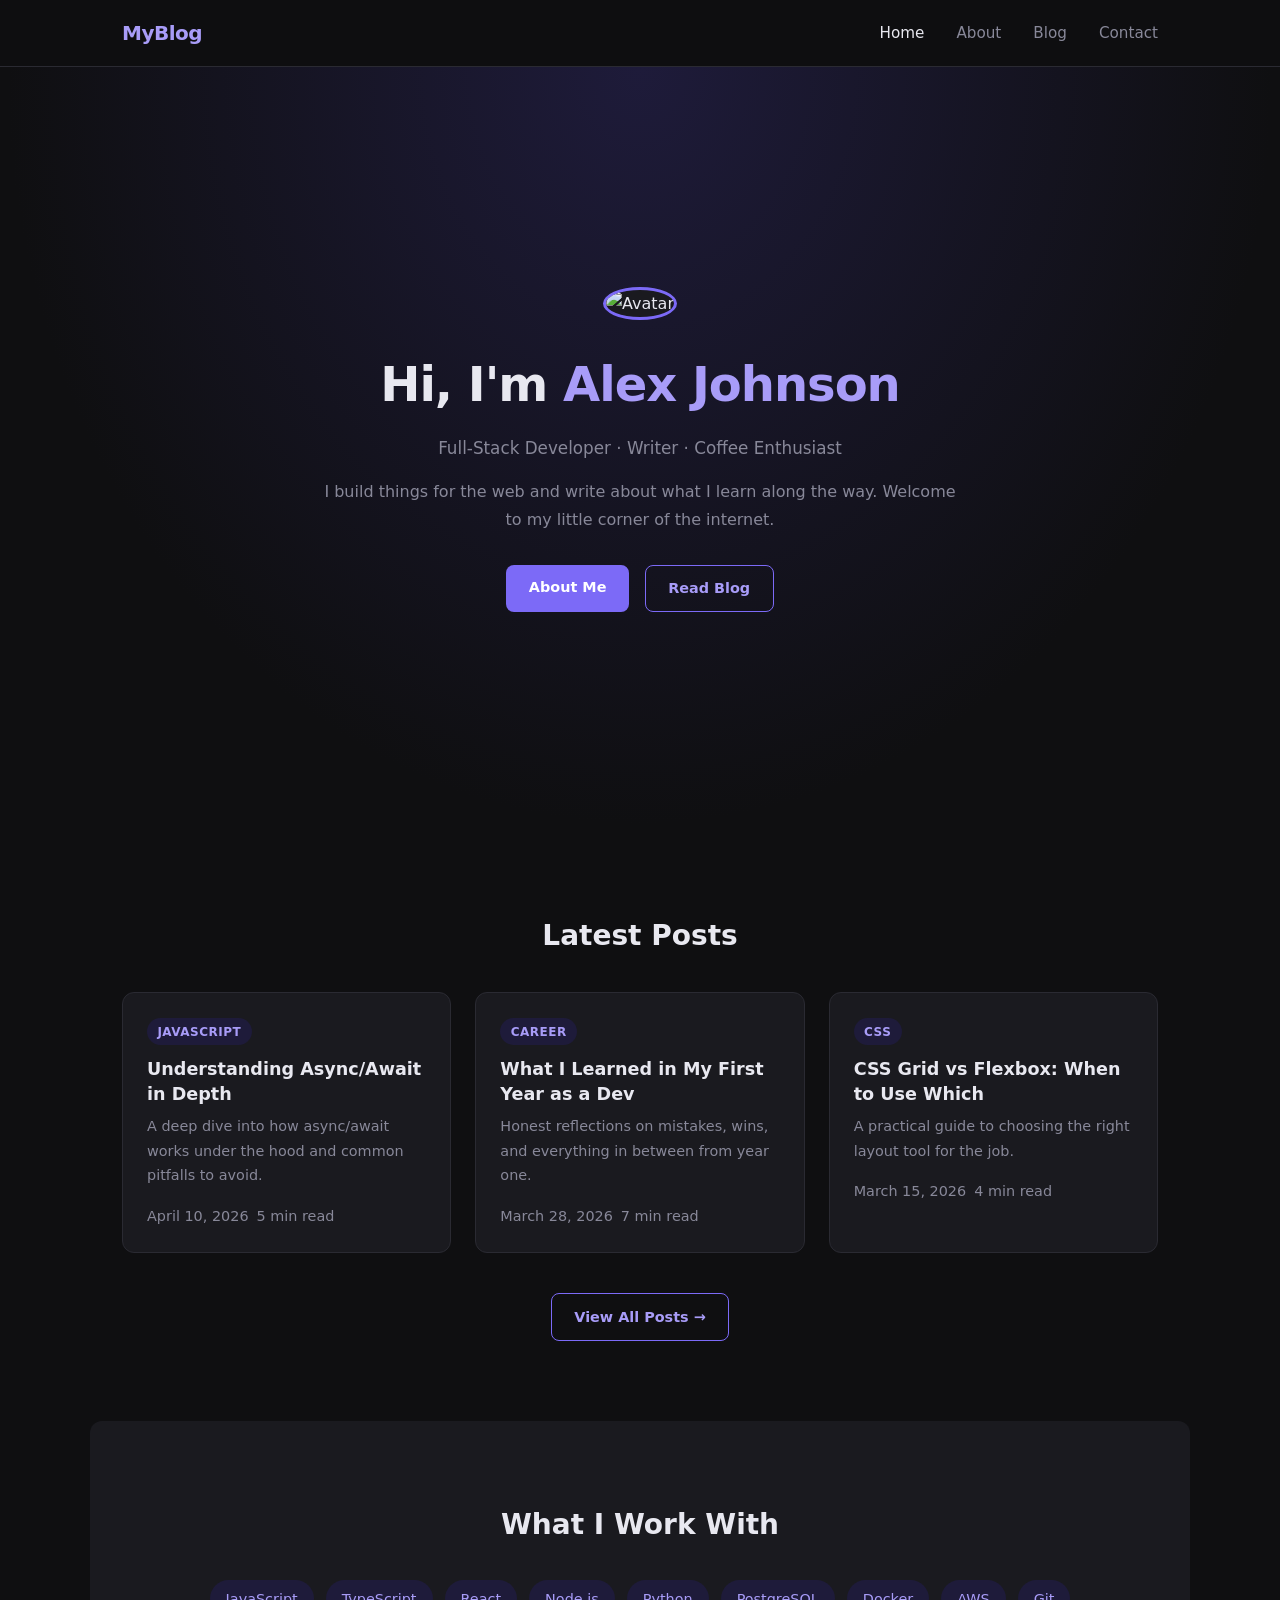
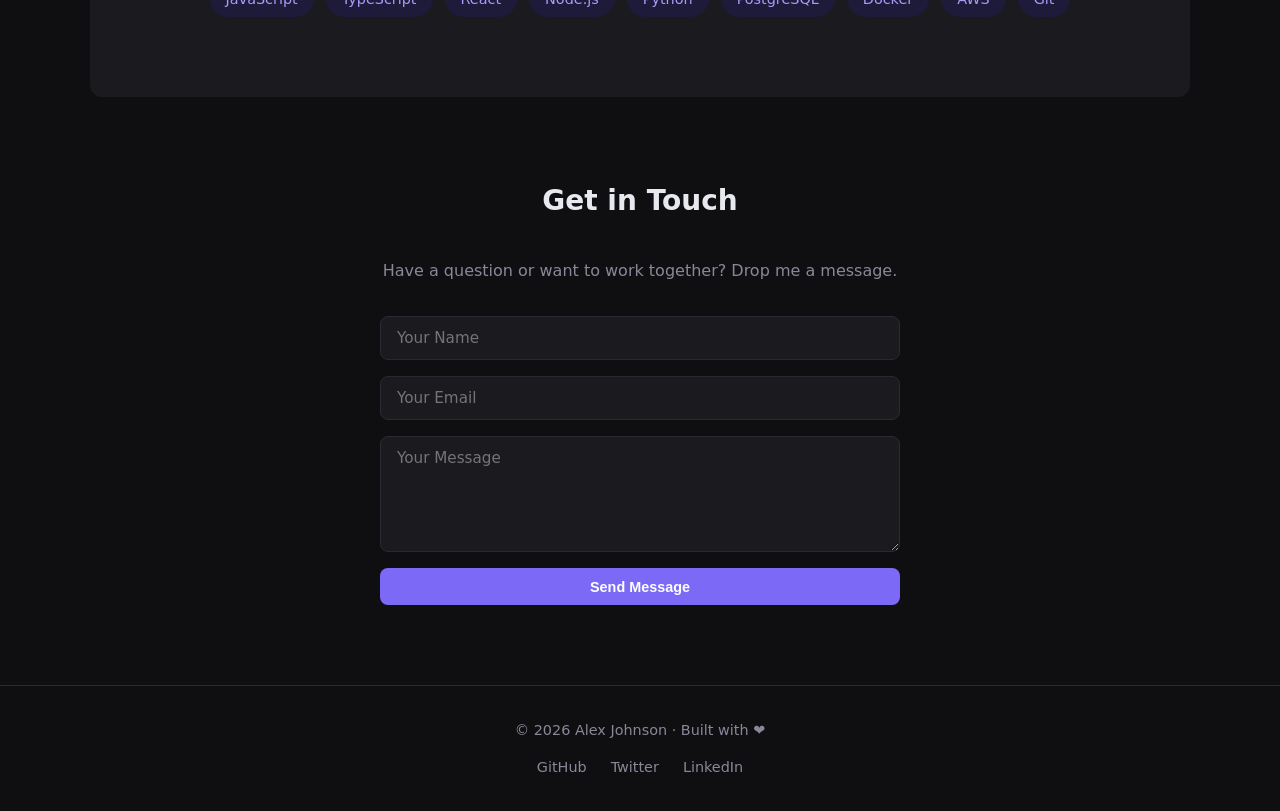
==== index.html @ 394f4f06 "Add files via upload initial commit" ====
<!DOCTYPE html>
<html lang="en">
<head>
  <meta charset="UTF-8" />
  <meta name="viewport" content="width=device-width, initial-scale=1.0" />
  <title>My Blog</title>
  <link rel="stylesheet" href="style.css" />
</head>
<body>
  <header>
    <nav>
      <span class="logo">MyBlog</span>
      <ul>
        <li><a href="index.html" class="active">Home</a></li>
        <li><a href="about.html">About</a></li>
        <li><a href="blog.html">Blog</a></li>
        <li><a href="#contact">Contact</a></li>
      </ul>
    </nav>
  </header>

  <section class="hero">
    <div class="hero-content">
      <img src="https://api.dicebear.com/7.x/avataaars/svg?seed=myblog" alt="Avatar" class="avatar" />
      <h1>Hi, I'm <span class="highlight">Alex Johnson</span></h1>
      <p class="tagline">Full-Stack Developer · Writer · Coffee Enthusiast</p>
      <p class="bio">I build things for the web and write about what I learn along the way. Welcome to my little corner of the internet.</p>
      <div class="hero-btns">
        <a href="about.html" class="btn btn-primary">About Me</a>
        <a href="blog.html" class="btn btn-outline">Read Blog</a>
      </div>
    </div>
  </section>

  <section class="featured">
    <h2>Latest Posts</h2>
    <div class="posts-grid">
      <article class="post-card">
        <span class="tag">JavaScript</span>
        <h3><a href="post.html">Understanding Async/Await in Depth</a></h3>
        <p>A deep dive into how async/await works under the hood and common pitfalls to avoid.</p>
        <div class="post-meta">
          <span>April 10, 2026</span>
          <span>5 min read</span>
        </div>
      </article>
      <article class="post-card">
        <span class="tag">Career</span>
        <h3><a href="post.html">What I Learned in My First Year as a Dev</a></h3>
        <p>Honest reflections on mistakes, wins, and everything in between from year one.</p>
        <div class="post-meta">
          <span>March 28, 2026</span>
          <span>7 min read</span>
        </div>
      </article>
      <article class="post-card">
        <span class="tag">CSS</span>
        <h3><a href="post.html">CSS Grid vs Flexbox: When to Use Which</a></h3>
        <p>A practical guide to choosing the right layout tool for the job.</p>
        <div class="post-meta">
          <span>March 15, 2026</span>
          <span>4 min read</span>
        </div>
      </article>
    </div>
    <a href="blog.html" class="btn btn-outline center-btn">View All Posts →</a>
  </section>

  <section class="skills-section">
    <h2>What I Work With</h2>
    <div class="skills">
      <span>JavaScript</span><span>TypeScript</span><span>React</span>
      <span>Node.js</span><span>Python</span><span>PostgreSQL</span>
      <span>Docker</span><span>AWS</span><span>Git</span>
    </div>
  </section>

  <section class="contact" id="contact">
    <h2>Get in Touch</h2>
    <p>Have a question or want to work together? Drop me a message.</p>
    <form class="contact-form">
      <input type="text" placeholder="Your Name" required />
      <input type="email" placeholder="Your Email" required />
      <textarea placeholder="Your Message" rows="5" required></textarea>
      <button type="submit" class="btn btn-primary">Send Message</button>
    </form>
  </section>

  <footer>
    <p>© 2026 Alex Johnson · Built with ❤️</p>
    <div class="social-links">
      <a href="#">GitHub</a>
      <a href="#">Twitter</a>
      <a href="#">LinkedIn</a>
    </div>
  </footer>
</body>
</html>
---- style.css ----
/* ── Reset & Base ── */
*, *::before, *::after { box-sizing: border-box; margin: 0; padding: 0; }

:root {
  --bg: #0f0f11;
  --surface: #1a1a1f;
  --border: #2a2a32;
  --text: #e8e8f0;
  --muted: #888899;
  --accent: #7c6af7;
  --accent-light: #a89cf8;
  --tag-bg: #1e1b3a;
  --tag-color: #a89cf8;
  --radius: 12px;
  --font: 'Segoe UI', system-ui, sans-serif;
}

html { scroll-behavior: smooth; }

body {
  background: var(--bg);
  color: var(--text);
  font-family: var(--font);
  font-size: 16px;
  line-height: 1.7;
}

a { color: inherit; text-decoration: none; }

/* ── Nav ── */
header {
  position: sticky;
  top: 0;
  z-index: 100;
  background: rgba(15, 15, 17, 0.85);
  backdrop-filter: blur(12px);
  border-bottom: 1px solid var(--border);
}

nav {
  max-width: 1100px;
  margin: 0 auto;
  padding: 1rem 2rem;
  display: flex;
  align-items: center;
  justify-content: space-between;
}

.logo {
  font-size: 1.25rem;
  font-weight: 700;
  color: var(--accent-light);
  letter-spacing: -0.5px;
}

nav ul {
  list-style: none;
  display: flex;
  gap: 2rem;
}

nav ul a {
  color: var(--muted);
  font-size: 0.95rem;
  transition: color 0.2s;
}

nav ul a:hover, nav ul a.active { color: var(--text); }

/* ── Buttons ── */
.btn {
  display: inline-block;
  padding: 0.65rem 1.4rem;
  border-radius: 8px;
  font-size: 0.9rem;
  font-weight: 600;
  cursor: pointer;
  transition: all 0.2s;
  border: none;
}

.btn-primary {
  background: var(--accent);
  color: #fff;
}

.btn-primary:hover { background: var(--accent-light); }

.btn-outline {
  background: transparent;
  color: var(--accent-light);
  border: 1px solid var(--accent);
}

.btn-outline:hover { background: var(--tag-bg); }

/* ── Hero ── */
.hero {
  min-height: 85vh;
  display: flex;
  align-items: center;
  justify-content: center;
  text-align: center;
  padding: 4rem 2rem;
  background: radial-gradient(ellipse at 50% 0%, #1e1b3a 0%, transparent 70%);
}

.hero-content { max-width: 640px; }

.avatar {
  width: 110px;
  height: 110px;
  border-radius: 50%;
  border: 3px solid var(--accent);
  margin-bottom: 1.5rem;
  background: var(--surface);
}

.hero h1 {
  font-size: clamp(2rem, 5vw, 3rem);
  font-weight: 800;
  letter-spacing: -1px;
  margin-bottom: 0.5rem;
}

.highlight { color: var(--accent-light); }

.tagline {
  color: var(--muted);
  font-size: 1.05rem;
  margin-bottom: 1rem;
}

.bio {
  color: var(--muted);
  margin-bottom: 2rem;
  font-size: 1rem;
}

.hero-btns { display: flex; gap: 1rem; justify-content: center; flex-wrap: wrap; }

/* ── Sections ── */
section { padding: 5rem 2rem; }

section h2 {
  font-size: 1.75rem;
  font-weight: 700;
  margin-bottom: 2rem;
  text-align: center;
}

.featured, .blog-list, .skills-section, .about-content { max-width: 1100px; margin: 0 auto; }

/* ── Post Cards ── */
.posts-grid {
  display: grid;
  grid-template-columns: repeat(auto-fill, minmax(300px, 1fr));
  gap: 1.5rem;
  margin-bottom: 2.5rem;
}

.post-card {
  background: var(--surface);
  border: 1px solid var(--border);
  border-radius: var(--radius);
  padding: 1.5rem;
  transition: border-color 0.2s, transform 0.2s;
}

.post-card:hover {
  border-color: var(--accent);
  transform: translateY(-3px);
}

.post-card.wide { max-width: 100%; }

.posts-list { display: flex; flex-direction: column; gap: 1.25rem; }

.tag {
  display: inline-block;
  background: var(--tag-bg);
  color: var(--tag-color);
  font-size: 0.75rem;
  font-weight: 600;
  padding: 0.2rem 0.65rem;
  border-radius: 20px;
  margin-bottom: 0.75rem;
  text-transform: uppercase;
  letter-spacing: 0.5px;
}

.post-card h3 {
  font-size: 1.1rem;
  margin-bottom: 0.5rem;
  line-height: 1.4;
}

.post-card h3 a:hover { color: var(--accent-light); }

.post-card p { color: var(--muted); font-size: 0.9rem; margin-bottom: 1rem; }

.post-meta {
  display: flex;
  gap: 1rem;
  font-size: 0.8rem;
  color: var(--muted);
}

.center-btn { display: block; width: fit-content; margin: 0 auto; }

/* ── Skills ── */
.skills-section { background: var(--surface); border-radius: var(--radius); }

.skills {
  display: flex;
  flex-wrap: wrap;
  gap: 0.75rem;
  justify-content: center;
}

.skills span {
  background: var(--tag-bg);
  color: var(--tag-color);
  padding: 0.4rem 1rem;
  border-radius: 20px;
  font-size: 0.9rem;
  font-weight: 500;
}

/* ── Contact ── */
.contact { text-align: center; }
.contact p { color: var(--muted); margin-bottom: 2rem; }

.contact-form {
  max-width: 520px;
  margin: 0 auto;
  display: flex;
  flex-direction: column;
  gap: 1rem;
}

.contact-form input,
.contact-form textarea {
  background: var(--surface);
  border: 1px solid var(--border);
  border-radius: 8px;
  padding: 0.75rem 1rem;
  color: var(--text);
  font-family: var(--font);
  font-size: 0.95rem;
  transition: border-color 0.2s;
  resize: vertical;
}

.contact-form input:focus,
.contact-form textarea:focus {
  outline: none;
  border-color: var(--accent);
}

/* ── Page Hero ── */
.page-hero {
  text-align: center;
  padding: 5rem 2rem 3rem;
  background: radial-gradient(ellipse at 50% 0%, #1e1b3a 0%, transparent 70%);
}

.page-hero h1 { font-size: 2.5rem; font-weight: 800; margin-bottom: 0.5rem; }
.page-hero p { color: var(--muted); }

/* ── About ── */
.about-grid {
  display: grid;
  grid-template-columns: 1fr 2fr;
  gap: 3rem;
  align-items: start;
  margin-bottom: 4rem;
}

.about-img img {
  width: 100%;
  max-width: 260px;
  border-radius: var(--radius);
  border: 2px solid var(--border);
  background: var(--surface);
}

.about-text h2 { font-size: 1.75rem; margin-bottom: 1rem; text-align: left; }
.about-text p { color: var(--muted); margin-bottom: 1rem; }
.about-links { display: flex; gap: 1rem; margin-top: 1.5rem; flex-wrap: wrap; }

/* ── Timeline ── */
.timeline h2 { text-align: left; margin-bottom: 1.5rem; }

.timeline-items { display: flex; flex-direction: column; gap: 1.5rem; }

.timeline-item {
  display: flex;
  gap: 1.5rem;
  padding: 1.25rem;
  background: var(--surface);
  border: 1px solid var(--border);
  border-radius: var(--radius);
}

.year {
  color: var(--accent-light);
  font-weight: 700;
  font-size: 0.9rem;
  min-width: 50px;
  padding-top: 2px;
}

.timeline-item h4 { font-size: 1rem; margin-bottom: 0.25rem; }
.timeline-item p { color: var(--muted); font-size: 0.9rem; }

/* ── Filter Tags ── */
.filter-tags {
  display: flex;
  gap: 0.5rem;
  flex-wrap: wrap;
  margin-bottom: 2rem;
}

.tag-btn {
  background: var(--surface);
  border: 1px solid var(--border);
  color: var(--muted);
  padding: 0.4rem 1rem;
  border-radius: 20px;
  font-size: 0.85rem;
  cursor: pointer;
  transition: all 0.2s;
}

.tag-btn:hover, .tag-btn.active {
  background: var(--tag-bg);
  border-color: var(--accent);
  color: var(--accent-light);
}

/* ── Post Page ── */
.post-page {
  max-width: 720px;
  margin: 0 auto;
  padding: 3rem 2rem 5rem;
}

.post-header { margin-bottom: 2.5rem; }
.post-header h1 { font-size: 2rem; font-weight: 800; margin: 0.75rem 0 1rem; line-height: 1.3; }

.post-meta {
  display: flex;
  align-items: center;
  gap: 0.5rem;
  color: var(--muted);
  font-size: 0.9rem;
  flex-wrap: wrap;
}

.author-avatar {
  width: 32px;
  height: 32px;
  border-radius: 50%;
  background: var(--surface);
}

.post-body h2 { font-size: 1.35rem; margin: 2rem 0 0.75rem; }
.post-body p { color: var(--muted); margin-bottom: 1.25rem; }

.post-body pre {
  background: var(--surface);
  border: 1px solid var(--border);
  border-radius: 8px;
  padding: 1.25rem;
  overflow-x: auto;
  margin-bottom: 1.5rem;
}

.post-body code {
  font-family: 'Cascadia Code', 'Fira Code', monospace;
  font-size: 0.88rem;
  color: var(--accent-light);
}

.post-body p code {
  background: var(--surface);
  padding: 0.1rem 0.4rem;
  border-radius: 4px;
  font-size: 0.9em;
}

.post-footer { margin-top: 3rem; padding-top: 2rem; border-top: 1px solid var(--border); }

/* ── Footer ── */
footer {
  border-top: 1px solid var(--border);
  padding: 2rem;
  text-align: center;
  color: var(--muted);
  font-size: 0.9rem;
}

.social-links {
  display: flex;
  gap: 1.5rem;
  justify-content: center;
  margin-top: 0.75rem;
}

.social-links a { color: var(--muted); transition: color 0.2s; }
.social-links a:hover { color: var(--accent-light); }

/* ── Responsive ── */
@media (max-width: 768px) {
  nav ul { gap: 1rem; }
  .about-grid { grid-template-columns: 1fr; }
  .about-img img { max-width: 160px; }
  .posts-grid { grid-template-columns: 1fr; }
}

@media (max-width: 480px) {
  nav ul { display: none; }
  .hero h1 { font-size: 1.75rem; }
}
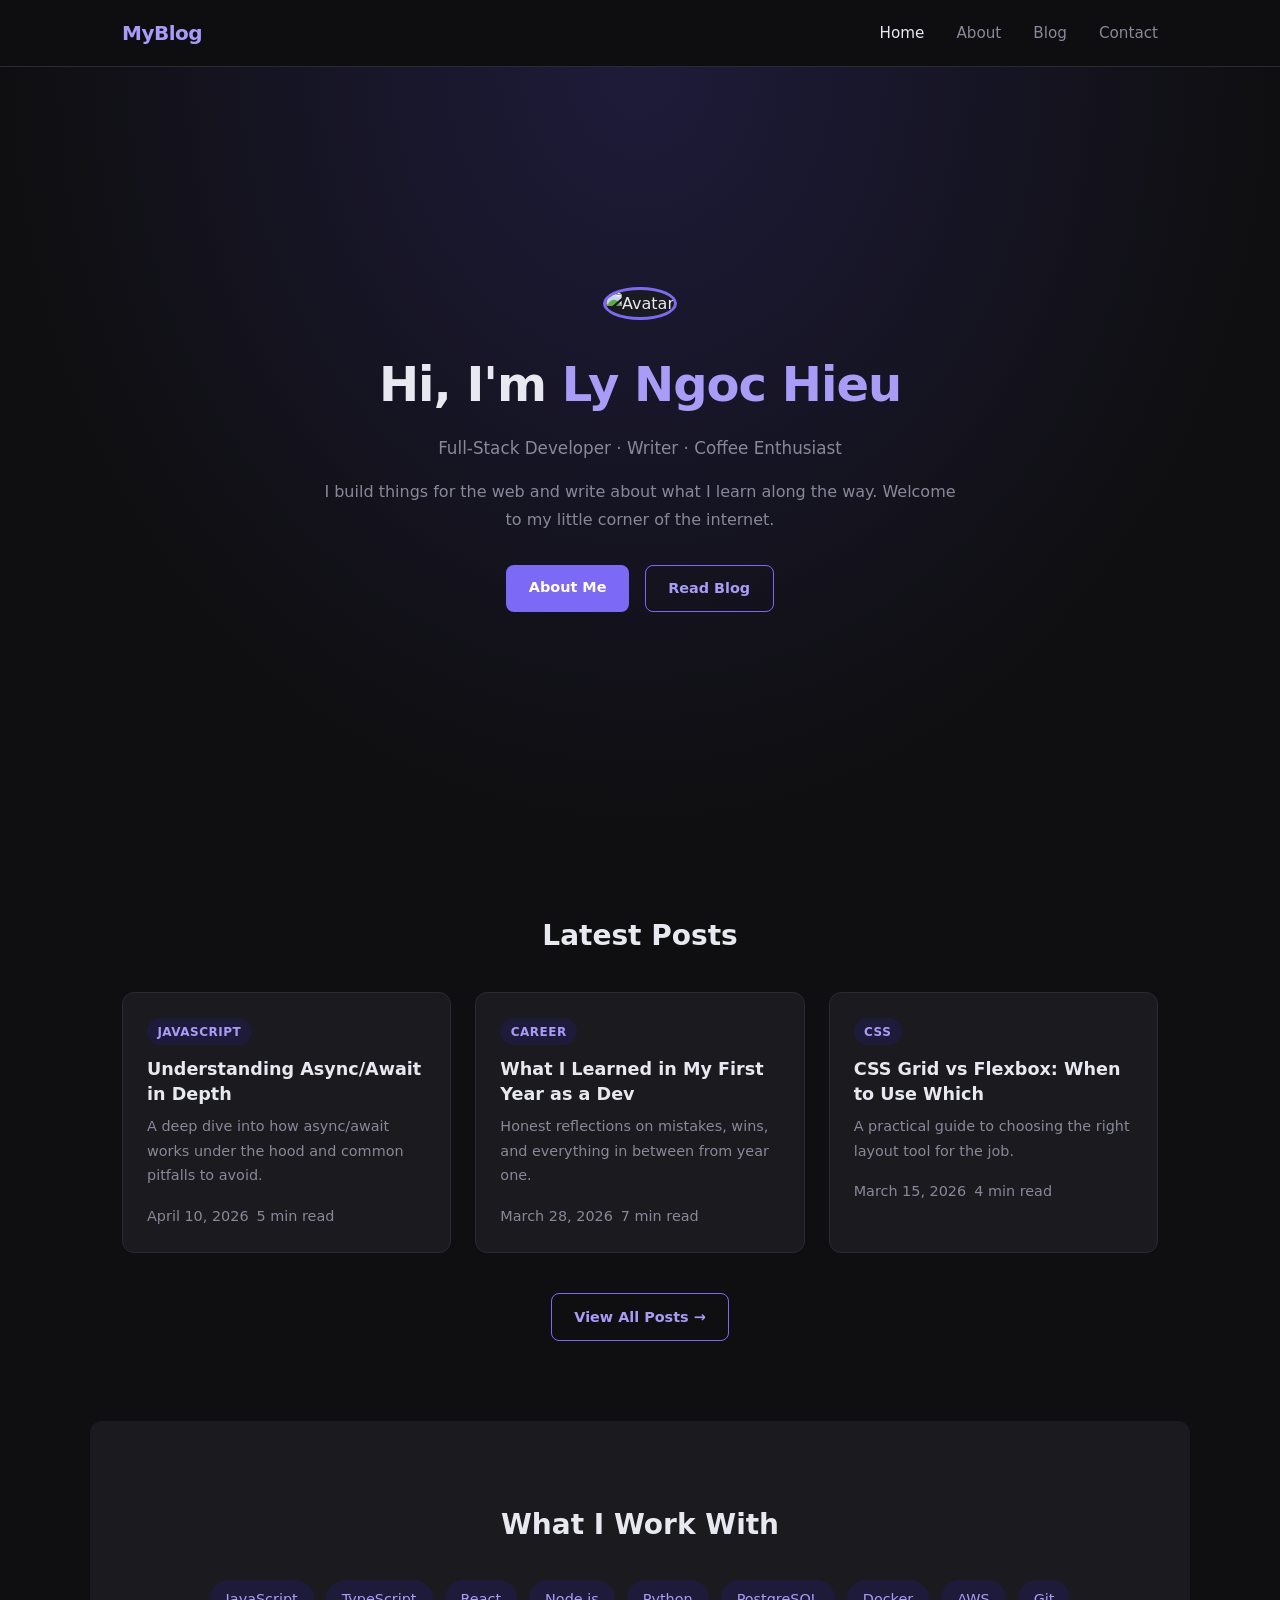
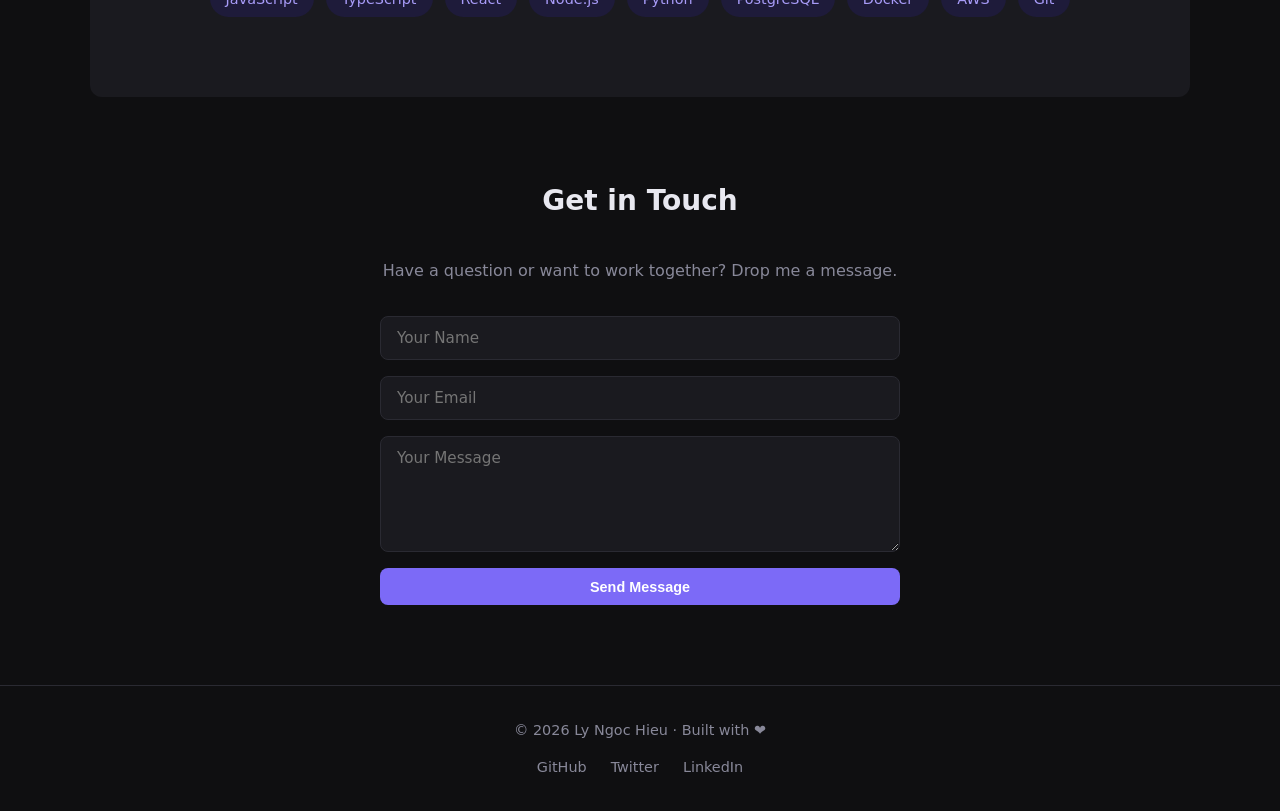
==== commit 351865a7: "update name" ====
--- a/index.html
+++ b/index.html
@@ -1,98 +1,102 @@
-<!DOCTYPE html>
-<html lang="en">
-<head>
-  <meta charset="UTF-8" />
-  <meta name="viewport" content="width=device-width, initial-scale=1.0" />
-  <title>My Blog</title>
-  <link rel="stylesheet" href="style.css" />
-</head>
-<body>
-  <header>
-    <nav>
-      <span class="logo">MyBlog</span>
-      <ul>
-        <li><a href="index.html" class="active">Home</a></li>
-        <li><a href="about.html">About</a></li>
-        <li><a href="blog.html">Blog</a></li>
-        <li><a href="#contact">Contact</a></li>
-      </ul>
-    </nav>
-  </header>
-
-  <section class="hero">
-    <div class="hero-content">
-      <img src="https://api.dicebear.com/7.x/avataaars/svg?seed=myblog" alt="Avatar" class="avatar" />
-      <h1>Hi, I'm <span class="highlight">Alex Johnson</span></h1>
-      <p class="tagline">Full-Stack Developer · Writer · Coffee Enthusiast</p>
-      <p class="bio">I build things for the web and write about what I learn along the way. Welcome to my little corner of the internet.</p>
-      <div class="hero-btns">
-        <a href="about.html" class="btn btn-primary">About Me</a>
-        <a href="blog.html" class="btn btn-outline">Read Blog</a>
-      </div>
-    </div>
-  </section>
-
-  <section class="featured">
-    <h2>Latest Posts</h2>
-    <div class="posts-grid">
-      <article class="post-card">
-        <span class="tag">JavaScript</span>
-        <h3><a href="post.html">Understanding Async/Await in Depth</a></h3>
-        <p>A deep dive into how async/await works under the hood and common pitfalls to avoid.</p>
-        <div class="post-meta">
-          <span>April 10, 2026</span>
-          <span>5 min read</span>
-        </div>
-      </article>
-      <article class="post-card">
-        <span class="tag">Career</span>
-        <h3><a href="post.html">What I Learned in My First Year as a Dev</a></h3>
-        <p>Honest reflections on mistakes, wins, and everything in between from year one.</p>
-        <div class="post-meta">
-          <span>March 28, 2026</span>
-          <span>7 min read</span>
-        </div>
-      </article>
-      <article class="post-card">
-        <span class="tag">CSS</span>
-        <h3><a href="post.html">CSS Grid vs Flexbox: When to Use Which</a></h3>
-        <p>A practical guide to choosing the right layout tool for the job.</p>
-        <div class="post-meta">
-          <span>March 15, 2026</span>
-          <span>4 min read</span>
-        </div>
-      </article>
-    </div>
-    <a href="blog.html" class="btn btn-outline center-btn">View All Posts →</a>
-  </section>
-
-  <section class="skills-section">
-    <h2>What I Work With</h2>
-    <div class="skills">
-      <span>JavaScript</span><span>TypeScript</span><span>React</span>
-      <span>Node.js</span><span>Python</span><span>PostgreSQL</span>
-      <span>Docker</span><span>AWS</span><span>Git</span>
-    </div>
-  </section>
-
-  <section class="contact" id="contact">
-    <h2>Get in Touch</h2>
-    <p>Have a question or want to work together? Drop me a message.</p>
-    <form class="contact-form">
-      <input type="text" placeholder="Your Name" required />
-      <input type="email" placeholder="Your Email" required />
-      <textarea placeholder="Your Message" rows="5" required></textarea>
-      <button type="submit" class="btn btn-primary">Send Message</button>
-    </form>
-  </section>
-
-  <footer>
-    <p>© 2026 Alex Johnson · Built with ❤️</p>
-    <div class="social-links">
-      <a href="#">GitHub</a>
-      <a href="#">Twitter</a>
-      <a href="#">LinkedIn</a>
-    </div>
-  </footer>
-</body>
-</html>
+<!DOCTYPE html>
+<html lang="en">
+
+<head>
+    <meta charset="UTF-8" />
+    <meta name="viewport" content="width=device-width, initial-scale=1.0" />
+    <title>My Blog</title>
+    <link rel="stylesheet" href="style.css" />
+</head>
+
+<body>
+    <header>
+        <nav>
+            <span class="logo">MyBlog</span>
+            <ul>
+                <li><a href="index.html" class="active">Home</a></li>
+                <li><a href="about.html">About</a></li>
+                <li><a href="blog.html">Blog</a></li>
+                <li><a href="#contact">Contact</a></li>
+            </ul>
+        </nav>
+    </header>
+
+    <section class="hero">
+        <div class="hero-content">
+            <img src="https://api.dicebear.com/7.x/avataaars/svg?seed=myblog" alt="Avatar" class="avatar" />
+            <h1>Hi, I'm <span class="highlight">Ly Ngoc Hieu</span></h1>
+            <p class="tagline">Full-Stack Developer · Writer · Coffee Enthusiast</p>
+            <p class="bio">I build things for the web and write about what I learn along the way. Welcome to my little
+                corner of the internet.</p>
+            <div class="hero-btns">
+                <a href="about.html" class="btn btn-primary">About Me</a>
+                <a href="blog.html" class="btn btn-outline">Read Blog</a>
+            </div>
+        </div>
+    </section>
+
+    <section class="featured">
+        <h2>Latest Posts</h2>
+        <div class="posts-grid">
+            <article class="post-card">
+                <span class="tag">JavaScript</span>
+                <h3><a href="post.html">Understanding Async/Await in Depth</a></h3>
+                <p>A deep dive into how async/await works under the hood and common pitfalls to avoid.</p>
+                <div class="post-meta">
+                    <span>April 10, 2026</span>
+                    <span>5 min read</span>
+                </div>
+            </article>
+            <article class="post-card">
+                <span class="tag">Career</span>
+                <h3><a href="post.html">What I Learned in My First Year as a Dev</a></h3>
+                <p>Honest reflections on mistakes, wins, and everything in between from year one.</p>
+                <div class="post-meta">
+                    <span>March 28, 2026</span>
+                    <span>7 min read</span>
+                </div>
+            </article>
+            <article class="post-card">
+                <span class="tag">CSS</span>
+                <h3><a href="post.html">CSS Grid vs Flexbox: When to Use Which</a></h3>
+                <p>A practical guide to choosing the right layout tool for the job.</p>
+                <div class="post-meta">
+                    <span>March 15, 2026</span>
+                    <span>4 min read</span>
+                </div>
+            </article>
+        </div>
+        <a href="blog.html" class="btn btn-outline center-btn">View All Posts →</a>
+    </section>
+
+    <section class="skills-section">
+        <h2>What I Work With</h2>
+        <div class="skills">
+            <span>JavaScript</span><span>TypeScript</span><span>React</span>
+            <span>Node.js</span><span>Python</span><span>PostgreSQL</span>
+            <span>Docker</span><span>AWS</span><span>Git</span>
+        </div>
+    </section>
+
+    <section class="contact" id="contact">
+        <h2>Get in Touch</h2>
+        <p>Have a question or want to work together? Drop me a message.</p>
+        <form class="contact-form">
+            <input type="text" placeholder="Your Name" required />
+            <input type="email" placeholder="Your Email" required />
+            <textarea placeholder="Your Message" rows="5" required></textarea>
+            <button type="submit" class="btn btn-primary">Send Message</button>
+        </form>
+    </section>
+
+    <footer>
+        <p>© 2026 Ly Ngoc Hieu · Built with ❤️</p>
+        <div class="social-links">
+            <a href="#">GitHub</a>
+            <a href="#">Twitter</a>
+            <a href="#">LinkedIn</a>
+        </div>
+    </footer>
+</body>
+
+</html>
--- a/style.css
+++ b/style.css
@@ -1,425 +1,425 @@
-/* ── Reset & Base ── */
-*, *::before, *::after { box-sizing: border-box; margin: 0; padding: 0; }
-
-:root {
-  --bg: #0f0f11;
-  --surface: #1a1a1f;
-  --border: #2a2a32;
-  --text: #e8e8f0;
-  --muted: #888899;
-  --accent: #7c6af7;
-  --accent-light: #a89cf8;
-  --tag-bg: #1e1b3a;
-  --tag-color: #a89cf8;
-  --radius: 12px;
-  --font: 'Segoe UI', system-ui, sans-serif;
-}
-
-html { scroll-behavior: smooth; }
-
-body {
-  background: var(--bg);
-  color: var(--text);
-  font-family: var(--font);
-  font-size: 16px;
-  line-height: 1.7;
-}
-
-a { color: inherit; text-decoration: none; }
-
-/* ── Nav ── */
-header {
-  position: sticky;
-  top: 0;
-  z-index: 100;
-  background: rgba(15, 15, 17, 0.85);
-  backdrop-filter: blur(12px);
-  border-bottom: 1px solid var(--border);
-}
-
-nav {
-  max-width: 1100px;
-  margin: 0 auto;
-  padding: 1rem 2rem;
-  display: flex;
-  align-items: center;
-  justify-content: space-between;
-}
-
-.logo {
-  font-size: 1.25rem;
-  font-weight: 700;
-  color: var(--accent-light);
-  letter-spacing: -0.5px;
-}
-
-nav ul {
-  list-style: none;
-  display: flex;
-  gap: 2rem;
-}
-
-nav ul a {
-  color: var(--muted);
-  font-size: 0.95rem;
-  transition: color 0.2s;
-}
-
-nav ul a:hover, nav ul a.active { color: var(--text); }
-
-/* ── Buttons ── */
-.btn {
-  display: inline-block;
-  padding: 0.65rem 1.4rem;
-  border-radius: 8px;
-  font-size: 0.9rem;
-  font-weight: 600;
-  cursor: pointer;
-  transition: all 0.2s;
-  border: none;
-}
-
-.btn-primary {
-  background: var(--accent);
-  color: #fff;
-}
-
-.btn-primary:hover { background: var(--accent-light); }
-
-.btn-outline {
-  background: transparent;
-  color: var(--accent-light);
-  border: 1px solid var(--accent);
-}
-
-.btn-outline:hover { background: var(--tag-bg); }
-
-/* ── Hero ── */
-.hero {
-  min-height: 85vh;
-  display: flex;
-  align-items: center;
-  justify-content: center;
-  text-align: center;
-  padding: 4rem 2rem;
-  background: radial-gradient(ellipse at 50% 0%, #1e1b3a 0%, transparent 70%);
-}
-
-.hero-content { max-width: 640px; }
-
-.avatar {
-  width: 110px;
-  height: 110px;
-  border-radius: 50%;
-  border: 3px solid var(--accent);
-  margin-bottom: 1.5rem;
-  background: var(--surface);
-}
-
-.hero h1 {
-  font-size: clamp(2rem, 5vw, 3rem);
-  font-weight: 800;
-  letter-spacing: -1px;
-  margin-bottom: 0.5rem;
-}
-
-.highlight { color: var(--accent-light); }
-
-.tagline {
-  color: var(--muted);
-  font-size: 1.05rem;
-  margin-bottom: 1rem;
-}
-
-.bio {
-  color: var(--muted);
-  margin-bottom: 2rem;
-  font-size: 1rem;
-}
-
-.hero-btns { display: flex; gap: 1rem; justify-content: center; flex-wrap: wrap; }
-
-/* ── Sections ── */
-section { padding: 5rem 2rem; }
-
-section h2 {
-  font-size: 1.75rem;
-  font-weight: 700;
-  margin-bottom: 2rem;
-  text-align: center;
-}
-
-.featured, .blog-list, .skills-section, .about-content { max-width: 1100px; margin: 0 auto; }
-
-/* ── Post Cards ── */
-.posts-grid {
-  display: grid;
-  grid-template-columns: repeat(auto-fill, minmax(300px, 1fr));
-  gap: 1.5rem;
-  margin-bottom: 2.5rem;
-}
-
-.post-card {
-  background: var(--surface);
-  border: 1px solid var(--border);
-  border-radius: var(--radius);
-  padding: 1.5rem;
-  transition: border-color 0.2s, transform 0.2s;
-}
-
-.post-card:hover {
-  border-color: var(--accent);
-  transform: translateY(-3px);
-}
-
-.post-card.wide { max-width: 100%; }
-
-.posts-list { display: flex; flex-direction: column; gap: 1.25rem; }
-
-.tag {
-  display: inline-block;
-  background: var(--tag-bg);
-  color: var(--tag-color);
-  font-size: 0.75rem;
-  font-weight: 600;
-  padding: 0.2rem 0.65rem;
-  border-radius: 20px;
-  margin-bottom: 0.75rem;
-  text-transform: uppercase;
-  letter-spacing: 0.5px;
-}
-
-.post-card h3 {
-  font-size: 1.1rem;
-  margin-bottom: 0.5rem;
-  line-height: 1.4;
-}
-
-.post-card h3 a:hover { color: var(--accent-light); }
-
-.post-card p { color: var(--muted); font-size: 0.9rem; margin-bottom: 1rem; }
-
-.post-meta {
-  display: flex;
-  gap: 1rem;
-  font-size: 0.8rem;
-  color: var(--muted);
-}
-
-.center-btn { display: block; width: fit-content; margin: 0 auto; }
-
-/* ── Skills ── */
-.skills-section { background: var(--surface); border-radius: var(--radius); }
-
-.skills {
-  display: flex;
-  flex-wrap: wrap;
-  gap: 0.75rem;
-  justify-content: center;
-}
-
-.skills span {
-  background: var(--tag-bg);
-  color: var(--tag-color);
-  padding: 0.4rem 1rem;
-  border-radius: 20px;
-  font-size: 0.9rem;
-  font-weight: 500;
-}
-
-/* ── Contact ── */
-.contact { text-align: center; }
-.contact p { color: var(--muted); margin-bottom: 2rem; }
-
-.contact-form {
-  max-width: 520px;
-  margin: 0 auto;
-  display: flex;
-  flex-direction: column;
-  gap: 1rem;
-}
-
-.contact-form input,
-.contact-form textarea {
-  background: var(--surface);
-  border: 1px solid var(--border);
-  border-radius: 8px;
-  padding: 0.75rem 1rem;
-  color: var(--text);
-  font-family: var(--font);
-  font-size: 0.95rem;
-  transition: border-color 0.2s;
-  resize: vertical;
-}
-
-.contact-form input:focus,
-.contact-form textarea:focus {
-  outline: none;
-  border-color: var(--accent);
-}
-
-/* ── Page Hero ── */
-.page-hero {
-  text-align: center;
-  padding: 5rem 2rem 3rem;
-  background: radial-gradient(ellipse at 50% 0%, #1e1b3a 0%, transparent 70%);
-}
-
-.page-hero h1 { font-size: 2.5rem; font-weight: 800; margin-bottom: 0.5rem; }
-.page-hero p { color: var(--muted); }
-
-/* ── About ── */
-.about-grid {
-  display: grid;
-  grid-template-columns: 1fr 2fr;
-  gap: 3rem;
-  align-items: start;
-  margin-bottom: 4rem;
-}
-
-.about-img img {
-  width: 100%;
-  max-width: 260px;
-  border-radius: var(--radius);
-  border: 2px solid var(--border);
-  background: var(--surface);
-}
-
-.about-text h2 { font-size: 1.75rem; margin-bottom: 1rem; text-align: left; }
-.about-text p { color: var(--muted); margin-bottom: 1rem; }
-.about-links { display: flex; gap: 1rem; margin-top: 1.5rem; flex-wrap: wrap; }
-
-/* ── Timeline ── */
-.timeline h2 { text-align: left; margin-bottom: 1.5rem; }
-
-.timeline-items { display: flex; flex-direction: column; gap: 1.5rem; }
-
-.timeline-item {
-  display: flex;
-  gap: 1.5rem;
-  padding: 1.25rem;
-  background: var(--surface);
-  border: 1px solid var(--border);
-  border-radius: var(--radius);
-}
-
-.year {
-  color: var(--accent-light);
-  font-weight: 700;
-  font-size: 0.9rem;
-  min-width: 50px;
-  padding-top: 2px;
-}
-
-.timeline-item h4 { font-size: 1rem; margin-bottom: 0.25rem; }
-.timeline-item p { color: var(--muted); font-size: 0.9rem; }
-
-/* ── Filter Tags ── */
-.filter-tags {
-  display: flex;
-  gap: 0.5rem;
-  flex-wrap: wrap;
-  margin-bottom: 2rem;
-}
-
-.tag-btn {
-  background: var(--surface);
-  border: 1px solid var(--border);
-  color: var(--muted);
-  padding: 0.4rem 1rem;
-  border-radius: 20px;
-  font-size: 0.85rem;
-  cursor: pointer;
-  transition: all 0.2s;
-}
-
-.tag-btn:hover, .tag-btn.active {
-  background: var(--tag-bg);
-  border-color: var(--accent);
-  color: var(--accent-light);
-}
-
-/* ── Post Page ── */
-.post-page {
-  max-width: 720px;
-  margin: 0 auto;
-  padding: 3rem 2rem 5rem;
-}
-
-.post-header { margin-bottom: 2.5rem; }
-.post-header h1 { font-size: 2rem; font-weight: 800; margin: 0.75rem 0 1rem; line-height: 1.3; }
-
-.post-meta {
-  display: flex;
-  align-items: center;
-  gap: 0.5rem;
-  color: var(--muted);
-  font-size: 0.9rem;
-  flex-wrap: wrap;
-}
-
-.author-avatar {
-  width: 32px;
-  height: 32px;
-  border-radius: 50%;
-  background: var(--surface);
-}
-
-.post-body h2 { font-size: 1.35rem; margin: 2rem 0 0.75rem; }
-.post-body p { color: var(--muted); margin-bottom: 1.25rem; }
-
-.post-body pre {
-  background: var(--surface);
-  border: 1px solid var(--border);
-  border-radius: 8px;
-  padding: 1.25rem;
-  overflow-x: auto;
-  margin-bottom: 1.5rem;
-}
-
-.post-body code {
-  font-family: 'Cascadia Code', 'Fira Code', monospace;
-  font-size: 0.88rem;
-  color: var(--accent-light);
-}
-
-.post-body p code {
-  background: var(--surface);
-  padding: 0.1rem 0.4rem;
-  border-radius: 4px;
-  font-size: 0.9em;
-}
-
-.post-footer { margin-top: 3rem; padding-top: 2rem; border-top: 1px solid var(--border); }
-
-/* ── Footer ── */
-footer {
-  border-top: 1px solid var(--border);
-  padding: 2rem;
-  text-align: center;
-  color: var(--muted);
-  font-size: 0.9rem;
-}
-
-.social-links {
-  display: flex;
-  gap: 1.5rem;
-  justify-content: center;
-  margin-top: 0.75rem;
-}
-
-.social-links a { color: var(--muted); transition: color 0.2s; }
-.social-links a:hover { color: var(--accent-light); }
-
-/* ── Responsive ── */
-@media (max-width: 768px) {
-  nav ul { gap: 1rem; }
-  .about-grid { grid-template-columns: 1fr; }
-  .about-img img { max-width: 160px; }
-  .posts-grid { grid-template-columns: 1fr; }
-}
-
-@media (max-width: 480px) {
-  nav ul { display: none; }
-  .hero h1 { font-size: 1.75rem; }
-}
+/* ── Reset & Base ── */
+*, *::before, *::after { box-sizing: border-box; margin: 0; padding: 0; }
+
+:root {
+  --bg: #0f0f11;
+  --surface: #1a1a1f;
+  --border: #2a2a32;
+  --text: #e8e8f0;
+  --muted: #888899;
+  --accent: #7c6af7;
+  --accent-light: #a89cf8;
+  --tag-bg: #1e1b3a;
+  --tag-color: #a89cf8;
+  --radius: 12px;
+  --font: 'Segoe UI', system-ui, sans-serif;
+}
+
+html { scroll-behavior: smooth; }
+
+body {
+  background: var(--bg);
+  color: var(--text);
+  font-family: var(--font);
+  font-size: 16px;
+  line-height: 1.7;
+}
+
+a { color: inherit; text-decoration: none; }
+
+/* ── Nav ── */
+header {
+  position: sticky;
+  top: 0;
+  z-index: 100;
+  background: rgba(15, 15, 17, 0.85);
+  backdrop-filter: blur(12px);
+  border-bottom: 1px solid var(--border);
+}
+
+nav {
+  max-width: 1100px;
+  margin: 0 auto;
+  padding: 1rem 2rem;
+  display: flex;
+  align-items: center;
+  justify-content: space-between;
+}
+
+.logo {
+  font-size: 1.25rem;
+  font-weight: 700;
+  color: var(--accent-light);
+  letter-spacing: -0.5px;
+}
+
+nav ul {
+  list-style: none;
+  display: flex;
+  gap: 2rem;
+}
+
+nav ul a {
+  color: var(--muted);
+  font-size: 0.95rem;
+  transition: color 0.2s;
+}
+
+nav ul a:hover, nav ul a.active { color: var(--text); }
+
+/* ── Buttons ── */
+.btn {
+  display: inline-block;
+  padding: 0.65rem 1.4rem;
+  border-radius: 8px;
+  font-size: 0.9rem;
+  font-weight: 600;
+  cursor: pointer;
+  transition: all 0.2s;
+  border: none;
+}
+
+.btn-primary {
+  background: var(--accent);
+  color: #fff;
+}
+
+.btn-primary:hover { background: var(--accent-light); }
+
+.btn-outline {
+  background: transparent;
+  color: var(--accent-light);
+  border: 1px solid var(--accent);
+}
+
+.btn-outline:hover { background: var(--tag-bg); }
+
+/* ── Hero ── */
+.hero {
+  min-height: 85vh;
+  display: flex;
+  align-items: center;
+  justify-content: center;
+  text-align: center;
+  padding: 4rem 2rem;
+  background: radial-gradient(ellipse at 50% 0%, #1e1b3a 0%, transparent 70%);
+}
+
+.hero-content { max-width: 640px; }
+
+.avatar {
+  width: 110px;
+  height: 110px;
+  border-radius: 50%;
+  border: 3px solid var(--accent);
+  margin-bottom: 1.5rem;
+  background: var(--surface);
+}
+
+.hero h1 {
+  font-size: clamp(2rem, 5vw, 3rem);
+  font-weight: 800;
+  letter-spacing: -1px;
+  margin-bottom: 0.5rem;
+}
+
+.highlight { color: var(--accent-light); }
+
+.tagline {
+  color: var(--muted);
+  font-size: 1.05rem;
+  margin-bottom: 1rem;
+}
+
+.bio {
+  color: var(--muted);
+  margin-bottom: 2rem;
+  font-size: 1rem;
+}
+
+.hero-btns { display: flex; gap: 1rem; justify-content: center; flex-wrap: wrap; }
+
+/* ── Sections ── */
+section { padding: 5rem 2rem; }
+
+section h2 {
+  font-size: 1.75rem;
+  font-weight: 700;
+  margin-bottom: 2rem;
+  text-align: center;
+}
+
+.featured, .blog-list, .skills-section, .about-content { max-width: 1100px; margin: 0 auto; }
+
+/* ── Post Cards ── */
+.posts-grid {
+  display: grid;
+  grid-template-columns: repeat(auto-fill, minmax(300px, 1fr));
+  gap: 1.5rem;
+  margin-bottom: 2.5rem;
+}
+
+.post-card {
+  background: var(--surface);
+  border: 1px solid var(--border);
+  border-radius: var(--radius);
+  padding: 1.5rem;
+  transition: border-color 0.2s, transform 0.2s;
+}
+
+.post-card:hover {
+  border-color: var(--accent);
+  transform: translateY(-3px);
+}
+
+.post-card.wide { max-width: 100%; }
+
+.posts-list { display: flex; flex-direction: column; gap: 1.25rem; }
+
+.tag {
+  display: inline-block;
+  background: var(--tag-bg);
+  color: var(--tag-color);
+  font-size: 0.75rem;
+  font-weight: 600;
+  padding: 0.2rem 0.65rem;
+  border-radius: 20px;
+  margin-bottom: 0.75rem;
+  text-transform: uppercase;
+  letter-spacing: 0.5px;
+}
+
+.post-card h3 {
+  font-size: 1.1rem;
+  margin-bottom: 0.5rem;
+  line-height: 1.4;
+}
+
+.post-card h3 a:hover { color: var(--accent-light); }
+
+.post-card p { color: var(--muted); font-size: 0.9rem; margin-bottom: 1rem; }
+
+.post-meta {
+  display: flex;
+  gap: 1rem;
+  font-size: 0.8rem;
+  color: var(--muted);
+}
+
+.center-btn { display: block; width: fit-content; margin: 0 auto; }
+
+/* ── Skills ── */
+.skills-section { background: var(--surface); border-radius: var(--radius); }
+
+.skills {
+  display: flex;
+  flex-wrap: wrap;
+  gap: 0.75rem;
+  justify-content: center;
+}
+
+.skills span {
+  background: var(--tag-bg);
+  color: var(--tag-color);
+  padding: 0.4rem 1rem;
+  border-radius: 20px;
+  font-size: 0.9rem;
+  font-weight: 500;
+}
+
+/* ── Contact ── */
+.contact { text-align: center; }
+.contact p { color: var(--muted); margin-bottom: 2rem; }
+
+.contact-form {
+  max-width: 520px;
+  margin: 0 auto;
+  display: flex;
+  flex-direction: column;
+  gap: 1rem;
+}
+
+.contact-form input,
+.contact-form textarea {
+  background: var(--surface);
+  border: 1px solid var(--border);
+  border-radius: 8px;
+  padding: 0.75rem 1rem;
+  color: var(--text);
+  font-family: var(--font);
+  font-size: 0.95rem;
+  transition: border-color 0.2s;
+  resize: vertical;
+}
+
+.contact-form input:focus,
+.contact-form textarea:focus {
+  outline: none;
+  border-color: var(--accent);
+}
+
+/* ── Page Hero ── */
+.page-hero {
+  text-align: center;
+  padding: 5rem 2rem 3rem;
+  background: radial-gradient(ellipse at 50% 0%, #1e1b3a 0%, transparent 70%);
+}
+
+.page-hero h1 { font-size: 2.5rem; font-weight: 800; margin-bottom: 0.5rem; }
+.page-hero p { color: var(--muted); }
+
+/* ── About ── */
+.about-grid {
+  display: grid;
+  grid-template-columns: 1fr 2fr;
+  gap: 3rem;
+  align-items: start;
+  margin-bottom: 4rem;
+}
+
+.about-img img {
+  width: 100%;
+  max-width: 260px;
+  border-radius: var(--radius);
+  border: 2px solid var(--border);
+  background: var(--surface);
+}
+
+.about-text h2 { font-size: 1.75rem; margin-bottom: 1rem; text-align: left; }
+.about-text p { color: var(--muted); margin-bottom: 1rem; }
+.about-links { display: flex; gap: 1rem; margin-top: 1.5rem; flex-wrap: wrap; }
+
+/* ── Timeline ── */
+.timeline h2 { text-align: left; margin-bottom: 1.5rem; }
+
+.timeline-items { display: flex; flex-direction: column; gap: 1.5rem; }
+
+.timeline-item {
+  display: flex;
+  gap: 1.5rem;
+  padding: 1.25rem;
+  background: var(--surface);
+  border: 1px solid var(--border);
+  border-radius: var(--radius);
+}
+
+.year {
+  color: var(--accent-light);
+  font-weight: 700;
+  font-size: 0.9rem;
+  min-width: 50px;
+  padding-top: 2px;
+}
+
+.timeline-item h4 { font-size: 1rem; margin-bottom: 0.25rem; }
+.timeline-item p { color: var(--muted); font-size: 0.9rem; }
+
+/* ── Filter Tags ── */
+.filter-tags {
+  display: flex;
+  gap: 0.5rem;
+  flex-wrap: wrap;
+  margin-bottom: 2rem;
+}
+
+.tag-btn {
+  background: var(--surface);
+  border: 1px solid var(--border);
+  color: var(--muted);
+  padding: 0.4rem 1rem;
+  border-radius: 20px;
+  font-size: 0.85rem;
+  cursor: pointer;
+  transition: all 0.2s;
+}
+
+.tag-btn:hover, .tag-btn.active {
+  background: var(--tag-bg);
+  border-color: var(--accent);
+  color: var(--accent-light);
+}
+
+/* ── Post Page ── */
+.post-page {
+  max-width: 720px;
+  margin: 0 auto;
+  padding: 3rem 2rem 5rem;
+}
+
+.post-header { margin-bottom: 2.5rem; }
+.post-header h1 { font-size: 2rem; font-weight: 800; margin: 0.75rem 0 1rem; line-height: 1.3; }
+
+.post-meta {
+  display: flex;
+  align-items: center;
+  gap: 0.5rem;
+  color: var(--muted);
+  font-size: 0.9rem;
+  flex-wrap: wrap;
+}
+
+.author-avatar {
+  width: 32px;
+  height: 32px;
+  border-radius: 50%;
+  background: var(--surface);
+}
+
+.post-body h2 { font-size: 1.35rem; margin: 2rem 0 0.75rem; }
+.post-body p { color: var(--muted); margin-bottom: 1.25rem; }
+
+.post-body pre {
+  background: var(--surface);
+  border: 1px solid var(--border);
+  border-radius: 8px;
+  padding: 1.25rem;
+  overflow-x: auto;
+  margin-bottom: 1.5rem;
+}
+
+.post-body code {
+  font-family: 'Cascadia Code', 'Fira Code', monospace;
+  font-size: 0.88rem;
+  color: var(--accent-light);
+}
+
+.post-body p code {
+  background: var(--surface);
+  padding: 0.1rem 0.4rem;
+  border-radius: 4px;
+  font-size: 0.9em;
+}
+
+.post-footer { margin-top: 3rem; padding-top: 2rem; border-top: 1px solid var(--border); }
+
+/* ── Footer ── */
+footer {
+  border-top: 1px solid var(--border);
+  padding: 2rem;
+  text-align: center;
+  color: var(--muted);
+  font-size: 0.9rem;
+}
+
+.social-links {
+  display: flex;
+  gap: 1.5rem;
+  justify-content: center;
+  margin-top: 0.75rem;
+}
+
+.social-links a { color: var(--muted); transition: color 0.2s; }
+.social-links a:hover { color: var(--accent-light); }
+
+/* ── Responsive ── */
+@media (max-width: 768px) {
+  nav ul { gap: 1rem; }
+  .about-grid { grid-template-columns: 1fr; }
+  .about-img img { max-width: 160px; }
+  .posts-grid { grid-template-columns: 1fr; }
+}
+
+@media (max-width: 480px) {
+  nav ul { display: none; }
+  .hero h1 { font-size: 1.75rem; }
+}
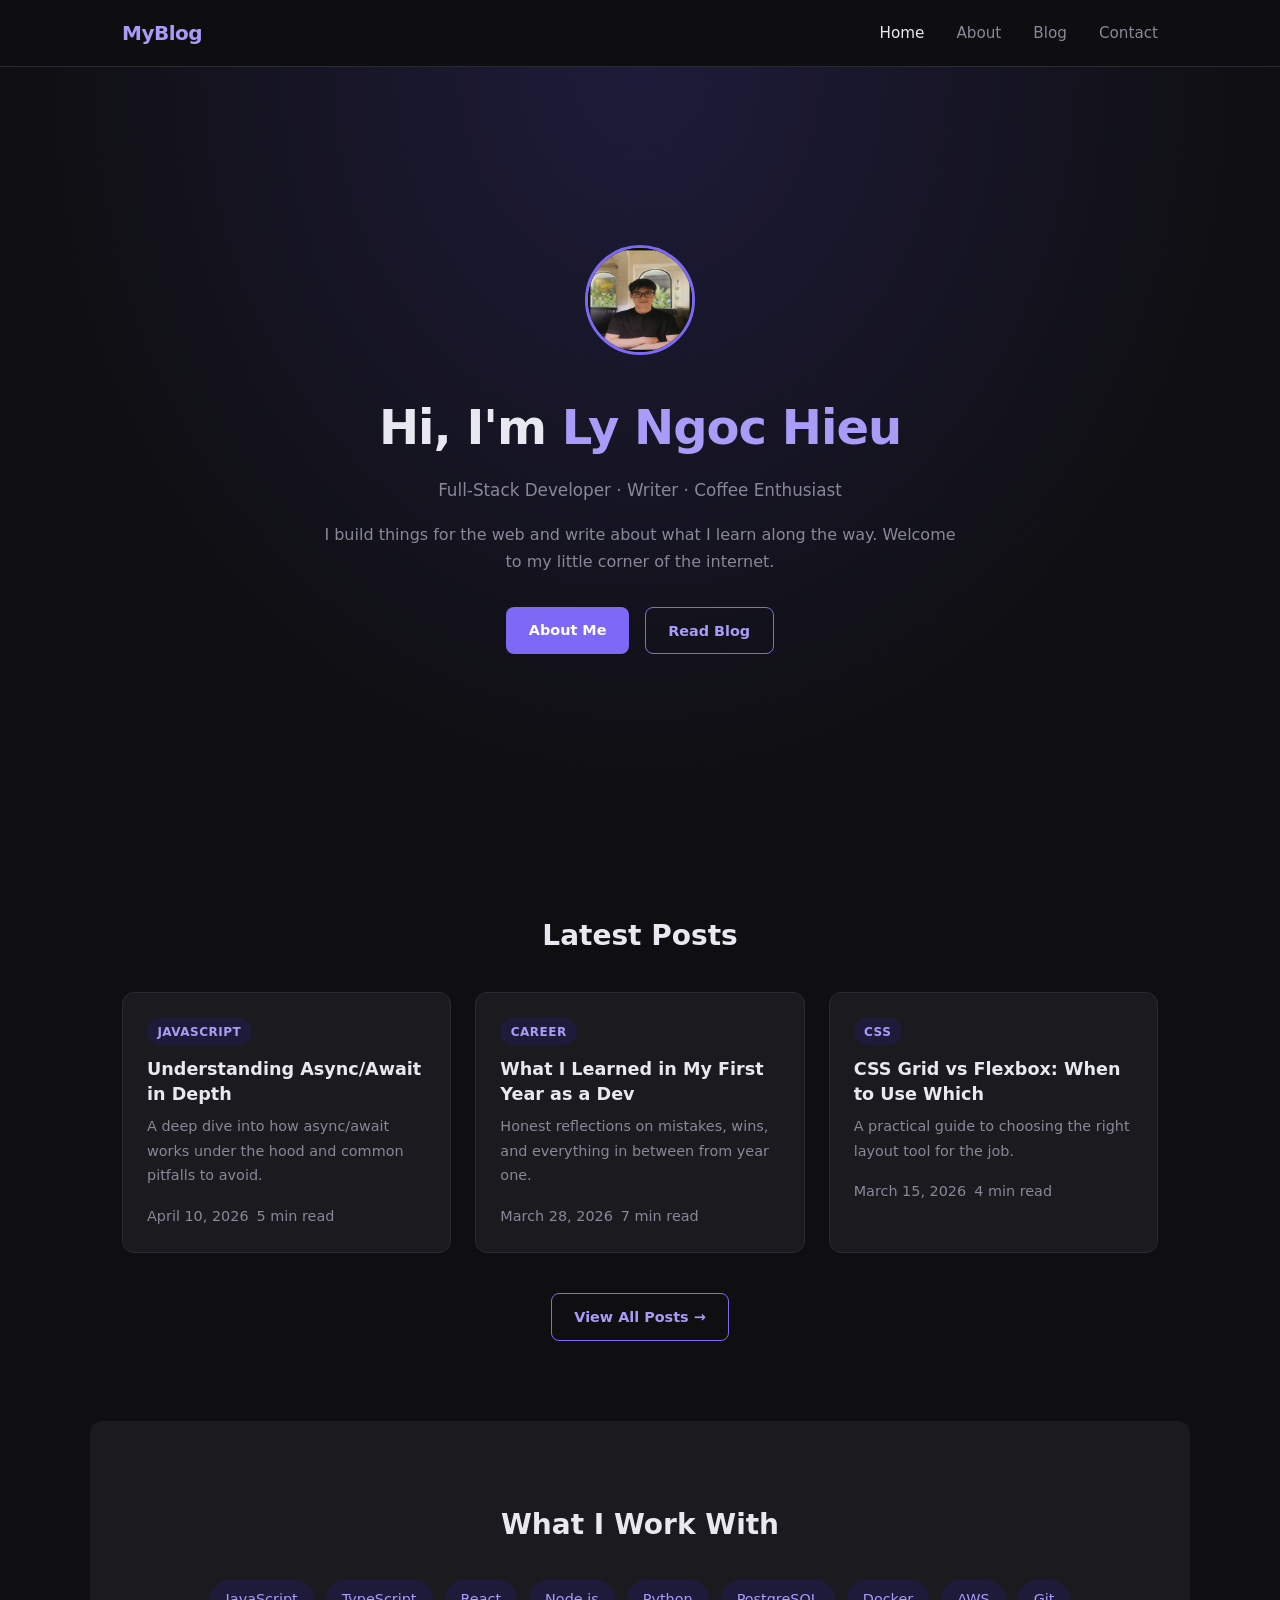
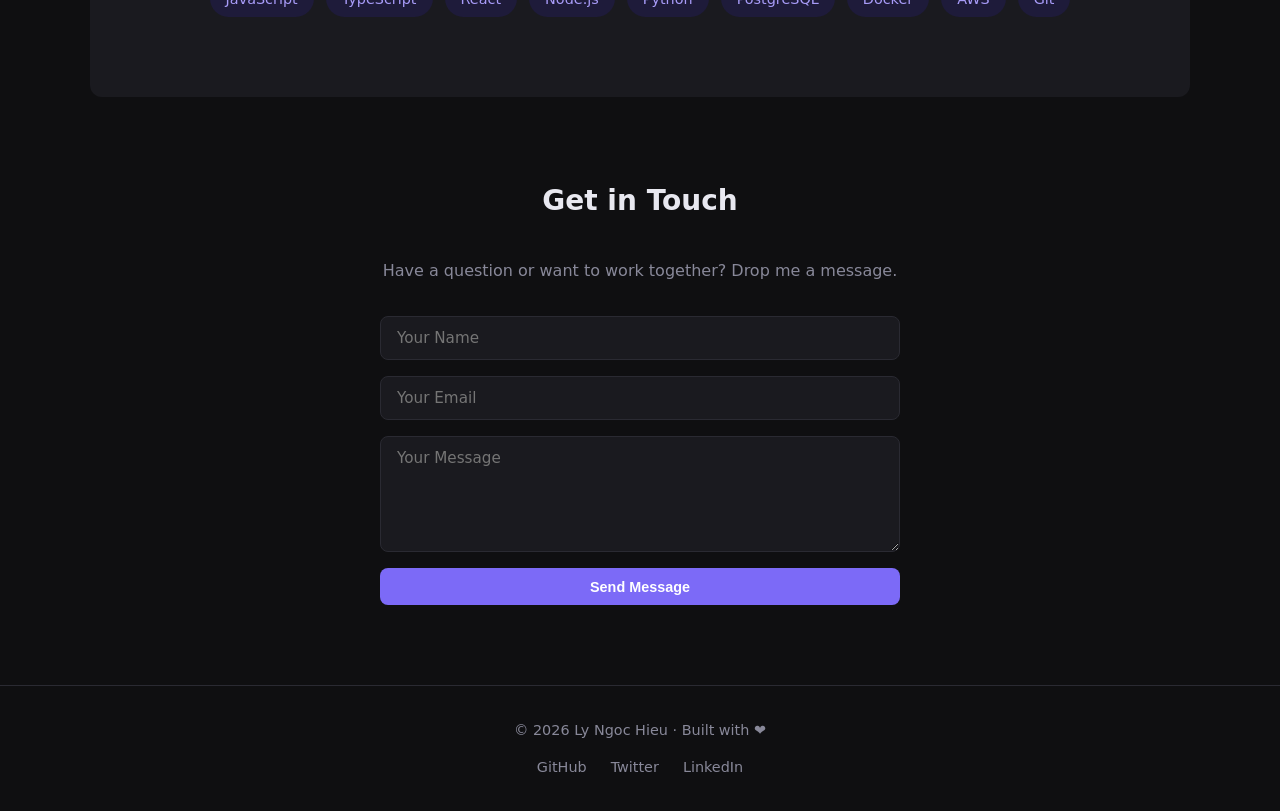
==== commit 26249597: "update avatar" ====
--- a/index.html
+++ b/index.html
@@ -23,7 +23,7 @@
 
     <section class="hero">
         <div class="hero-content">
-            <img src="https://api.dicebear.com/7.x/avataaars/svg?seed=myblog" alt="Avatar" class="avatar" />
+            <img src="hieu.jpg" alt="Avatar" class="avatar" />
             <h1>Hi, I'm <span class="highlight">Ly Ngoc Hieu</span></h1>
             <p class="tagline">Full-Stack Developer · Writer · Coffee Enthusiast</p>
             <p class="bio">I build things for the web and write about what I learn along the way. Welcome to my little
